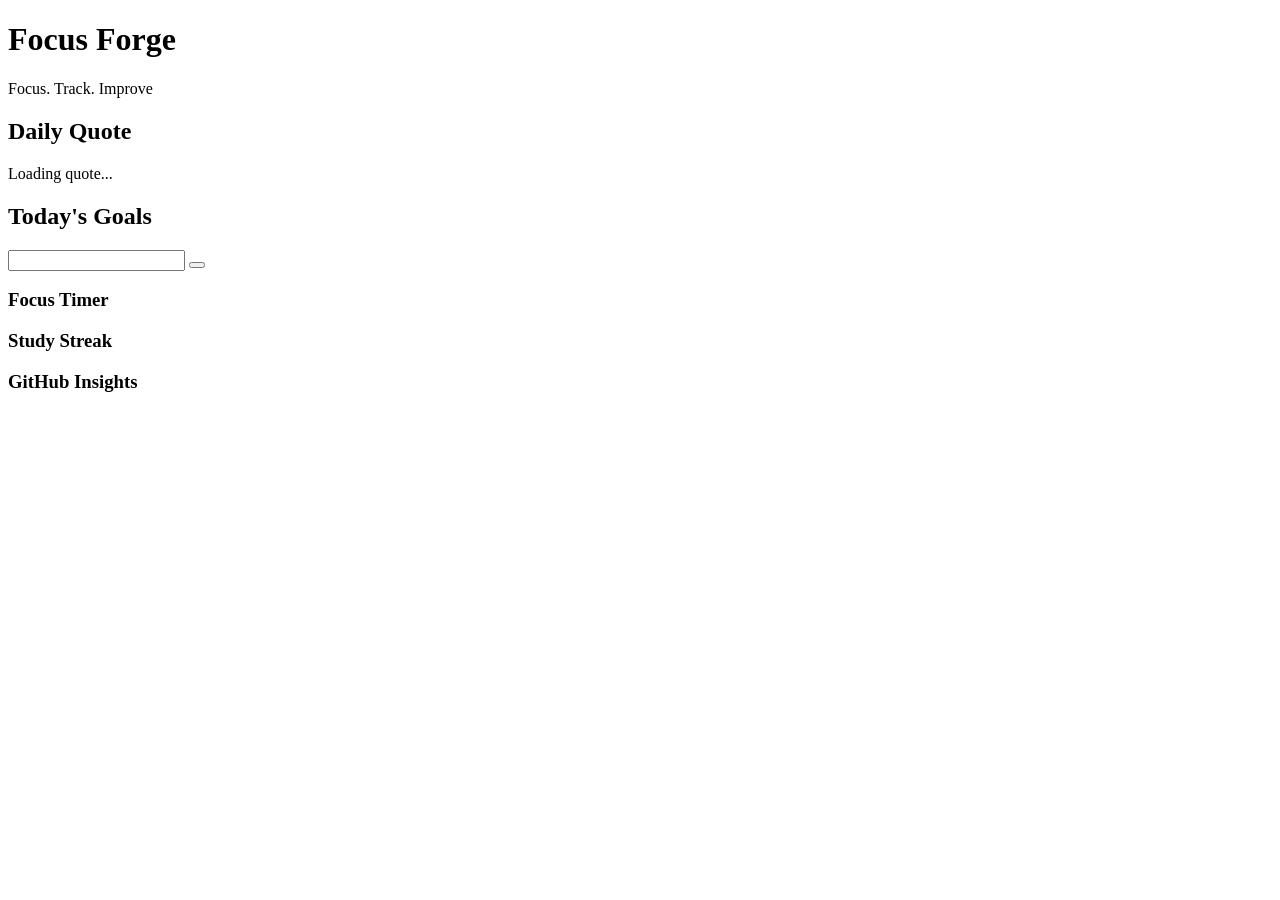
==== index.html @ c341bd1d "Initial FocusForge structure" ====
<!DOCTYPE html>
<html lang="en">
<head>
    <meta charset="UTF-8">
    <meta name="viewport" content="width=device-width, initial-scale=1.0">
    <title>FocusForge</title>
    <link rel="stylesheet" href="style.css">
</head>
<body>
    <header>
    <h1>Focus Forge</h1>
    <p>Focus. Track. Improve</p>
    </header>
    <section>
    <h2>Daily Quote</h2>
    <p id="quote">Loading quote...</p>
    </section>
    <section>
    <h2>Today's Goals</h2>
    <input id="goalInput">
    <button id="addGoalBtn"></button>
    <ul id="goalList"></ul>
    </section>
    <div>
        <h3>Focus Timer</h3>
    </div>
    <div>
        <h3>Study Streak</h3>
    </div>
    <div>
        <h3>GitHub Insights</h3>
    </div>
    <script src="script.js"></script>
</body>
</html>
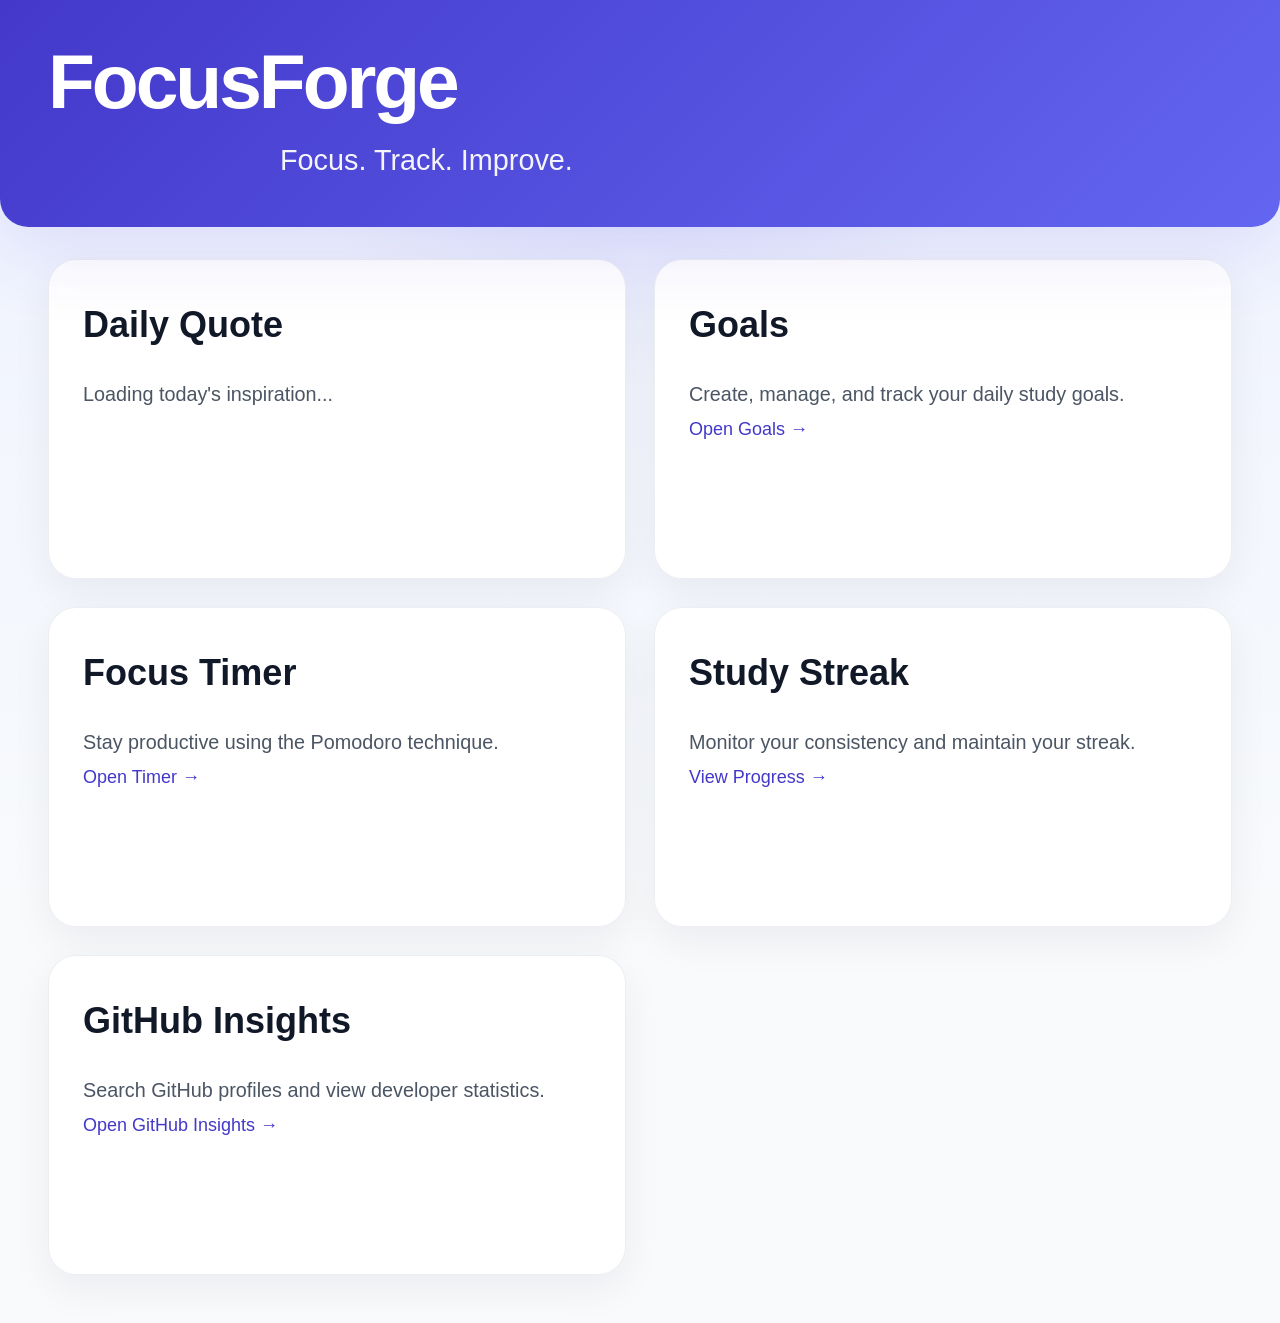
==== commit a2d404ca: "Improve dashboard navigation and page structure" ====
--- a/index.html
+++ b/index.html
@@ -1,4 +1,5 @@
 <!DOCTYPE html>
+
 <html lang="en">
 <head>
     <meta charset="UTF-8">
@@ -7,29 +8,54 @@
     <link rel="stylesheet" href="style.css">
 </head>
 <body>
-    <header>
-    <h1>Focus Forge</h1>
-    <p>Focus. Track. Improve</p>
-    </header>
+
+<header>
+    <h1>FocusForge</h1>
+    <p>Focus. Track. Improve.</p>
+</header>
+
+<main>
+
     <section>
-    <h2>Daily Quote</h2>
-    <p id="quote">Loading quote...</p>
+        <h2>Daily Quote</h2>
+        <p id="quote">Loading today's inspiration...</p>
     </section>
+
     <section>
-    <h2>Today's Goals</h2>
-    <input id="goalInput">
-    <button id="addGoalBtn"></button>
-    <ul id="goalList"></ul>
+        <h2>Goals</h2>
+        <p>
+            Create, manage, and track your daily study goals.
+        </p>
+        <a href="goals.html">Open Goals →</a>
     </section>
-    <div>
-        <h3>Focus Timer</h3>
-    </div>
-    <div>
-        <h3>Study Streak</h3>
-    </div>
-    <div>
-        <h3>GitHub Insights</h3>
-    </div>
-    <script src="script.js"></script>
+
+    <section>
+        <h2>Focus Timer</h2>
+        <p>
+            Stay productive using the Pomodoro technique.
+        </p>
+        <a href="timer.html">Open Timer →</a>
+    </section>
+
+    <section>
+        <h2>Study Streak</h2>
+        <p>
+            Monitor your consistency and maintain your streak.
+        </p>
+        <a href="streak.html">View Progress →</a>
+    </section>
+
+    <section>
+        <h2>GitHub Insights</h2>
+        <p>
+            Search GitHub profiles and view developer statistics.
+        </p>
+        <a href="github.html">Open GitHub Insights →</a>
+    </section>
+
+</main>
+
+<script src="script.js"></script>
+
 </body>
-</html>+</html>
--- a/style.css
+++ b/style.css
@@ -0,0 +1,287 @@
+/* Global reset */
+* {
+  margin: 0;
+  padding: 0;
+  box-sizing: border-box;
+}
+
+:root {
+  color-scheme: dark light;
+  font-family: "Inter", "Segoe UI", Arial, sans-serif;
+  font-size: 18px;
+  color: #1f2937;
+  background: #f8fafc;
+}
+
+html,
+body {
+  min-height: 100%;
+  height: 100%;
+}
+
+body {
+  background: radial-gradient(circle at top, rgba(99, 102, 241, 0.18), transparent 35%),
+    linear-gradient(180deg, #eef2ff 0%, #f8fafc 100%);
+  color: #111827;
+  line-height: 1.7;
+  padding: 0;
+  min-height: 100vh;
+}
+
+body > header,
+main {
+  width: 100%;
+  max-width: 100%;
+  margin: 0;
+}
+
+img,
+svg {
+  max-width: 100%;
+  display: block;
+}
+
+a {
+  color: #4338ca;
+  text-decoration: none;
+}
+
+a:hover,
+a:focus-visible {
+  color: #312e81;
+}
+
+button,
+input {
+  font: inherit;
+}
+
+button {
+  cursor: pointer;
+}
+
+button:disabled {
+  cursor: not-allowed;
+  opacity: 0.65;
+}
+
+body > header,
+main {
+  width: 100%;
+  max-width: none;
+  margin: 0;
+}
+
+header {
+  background: linear-gradient(135deg, #4338ca 0%, #6366f1 100%);
+  color: white;
+  border-radius: 0 0 28px 28px;
+  padding: 42px 48px;
+  box-shadow: 0 24px 80px rgba(67, 56, 202, 0.12);
+  margin-bottom: 0;
+  position: relative;
+}
+
+header a {
+  position: absolute;
+  top: 28px;
+  left: 28px;
+  display: inline-flex;
+  align-items: center;
+  gap: 8px;
+  color: rgba(255, 255, 255, 0.92);
+  font-weight: 600;
+  background: rgba(255, 255, 255, 0.12);
+  padding: 12px 16px;
+  border-radius: 999px;
+  transition: background 0.2s ease, transform 0.2s ease;
+}
+
+header a:hover,
+header a:focus-visible {
+  background: rgba(255, 255, 255, 0.2);
+  transform: translateY(-1px);
+}
+
+header h1 {
+  font-size: clamp(3rem, 6vw, 5rem);
+  line-height: 1.02;
+  letter-spacing: -0.04em;
+  margin-bottom: 16px;
+}
+
+header p {
+  font-size: clamp(1.2rem, 2.5vw, 1.6rem);
+  max-width: 720px;
+  margin: 0 auto;
+  opacity: 0.94;
+}
+
+main {
+  display: grid;
+  grid-template-columns: repeat(2, minmax(0, 1fr));
+  gap: 28px;
+  padding: 32px 48px 48px;
+  width: 100%;
+}
+
+section {
+  background: rgba(255, 255, 255, 0.98);
+  border: 1px solid rgba(148, 163, 184, 0.18);
+  border-radius: 28px;
+  padding: 34px;
+  min-height: 320px;
+  box-shadow: 0 14px 40px rgba(15, 23, 42, 0.06);
+  transition: transform 0.25s ease, box-shadow 0.25s ease, border-color 0.25s ease;
+}
+
+section:hover,
+section:focus-within {
+  transform: translateY(-6px);
+  box-shadow: 0 20px 45px rgba(15, 23, 42, 0.1);
+  border-color: rgba(99, 102, 241, 0.25);
+}
+
+section h2 {
+  font-size: clamp(2rem, 2.5vw, 2.7rem);
+  margin-bottom: 20px;
+  color: #111827;
+}
+
+section p,
+section li,
+section .helper-text {
+  font-size: 1.1rem;
+  color: #4b5563;
+  line-height: 1.95;
+}
+
+section p + a,
+section p + button,
+section .action-row {
+  margin-top: 22px;
+}
+
+section input[type="text"],
+section input[type="search"] {
+  width: 100%;
+  padding: 16px 18px;
+  border: 1px solid rgba(113, 128, 150, 0.22);
+  border-radius: 16px;
+  background: #f8fafc;
+  color: #111827;
+  transition: border-color 0.2s ease, box-shadow 0.2s ease;
+  margin-top: 12px;
+}
+
+section input[type="text"]:focus,
+section input[type="search"]:focus {
+  outline: none;
+  border-color: #6366f1;
+  box-shadow: 0 0 0 4px rgba(99, 102, 241, 0.12);
+}
+
+section button {
+  display: inline-flex;
+  align-items: center;
+  justify-content: center;
+  gap: 8px;
+  padding: 14px 25px;
+  border: none;
+  border-radius: 16px;
+  background: #4338ca;
+  color: white;
+  font-weight: 700;
+  transition: transform 0.2s ease, background 0.2s ease, box-shadow 0.2s ease;
+}
+
+section button:hover,
+section button:focus-visible {
+  background: #3730a3;
+  transform: translateY(-1px);
+  box-shadow: 0 16px 24px rgba(67, 56, 202, 0.12);
+}
+
+section ul {
+  list-style: none;
+  display: grid;
+  gap: 14px;
+  margin-top: 16px;
+}
+
+section li {
+  background: #eef2ff;
+  border: 1px solid rgba(99, 102, 241, 0.18);
+  border-radius: 18px;
+  padding: 18px 20px;
+  color: #1f2937;
+}
+
+#timerDisplay,
+#streakCount {
+  font-size: clamp(3rem, 6vw, 5rem);
+  margin: 20px 0 0;
+  color: #4338ca;
+}
+
+#progressSummary,
+#quote {
+  margin-top: 12px;
+}
+
+.quote-card {
+  grid-column: span 2;
+  min-height: 260px;
+}
+
+.quote-card p {
+  font-size: clamp(1.5rem, 2.6vw, 2rem);
+  font-style: italic;
+  color: #4b5563;
+}
+
+.header-link {
+  display: inline-flex;
+}
+
+@media (max-width: 980px) {
+  main {
+    grid-template-columns: 1fr;
+  }
+
+  .quote-card {
+    grid-column: span 1;
+  }
+}
+
+@media (max-width: 700px) {
+  body {
+    padding: 14px;
+  }
+
+  header {
+    padding: 24px 18px;
+  }
+
+  header a {
+    position: static;
+    margin-bottom: 18px;
+  }
+
+  header h1 {
+    font-size: 3rem;
+  }
+
+  section {
+    padding: 24px;
+  }
+
+  section button,
+  section input[type="text"] {
+    width: 100%;
+  }
+
+  section button {
+    padding: 16px;
+  }
+}
